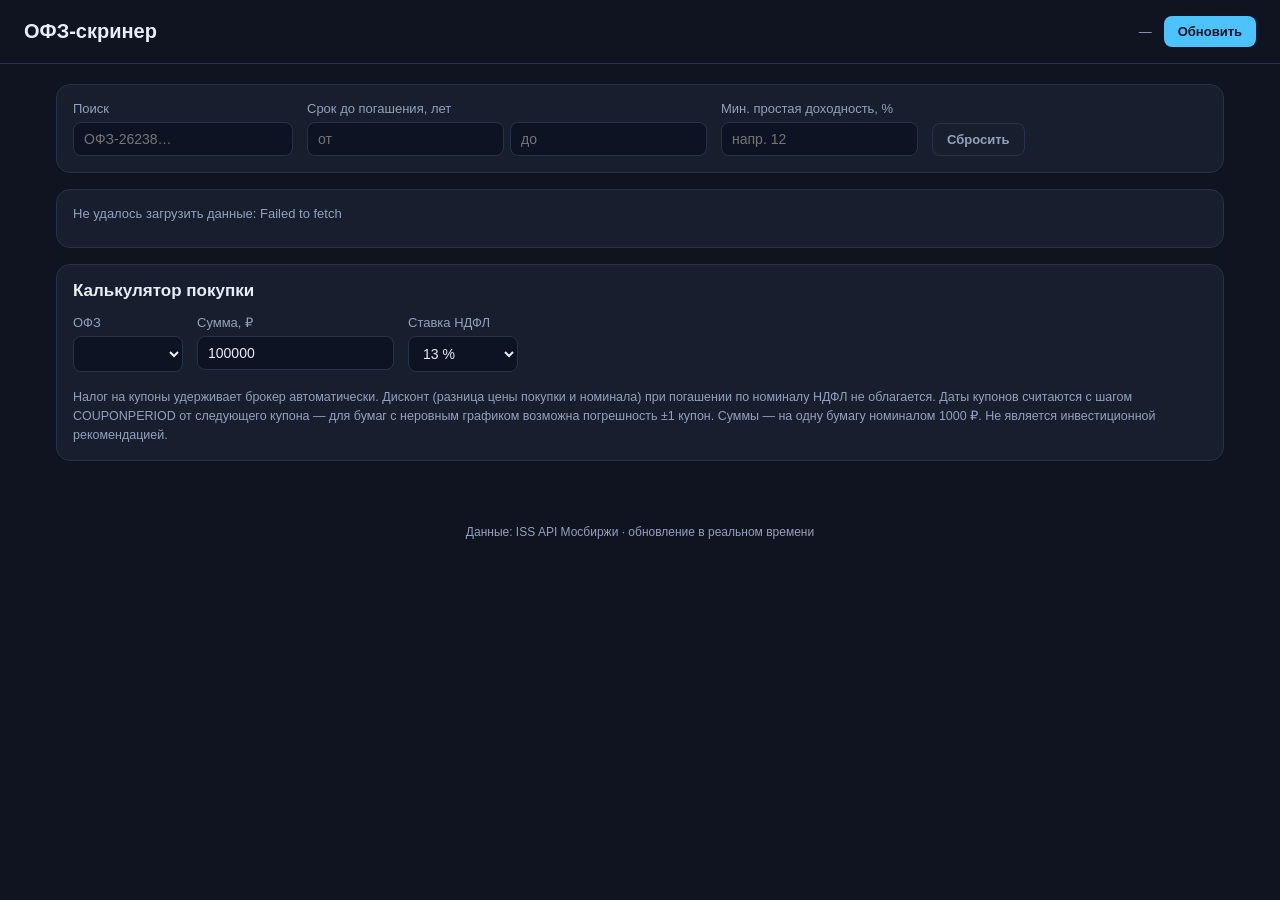
==== site/index.html @ 677e8bef "Add OFZ screener site, tests, CI configs and spec" ====
<!DOCTYPE html>
<html lang="ru">
<head>
<meta charset="utf-8">
<meta name="viewport" content="width=device-width, initial-scale=1">
<title>ОФЗ-скринер — Мосбирже</title>
<link rel="stylesheet" href="css/style.css">
</head>
<body>
<header class="topbar">
  <h1>ОФЗ-скринер</h1>
  <div class="meta">
    <span id="updated-at">—</span>
    <button id="refresh" class="btn">Обновить</button>
  </div>
</header>

<main>
  <section class="card filters">
    <label>Поиск
      <input id="f-search" placeholder="ОФЗ-26238…" autocomplete="off">
    </label>
    <label>Срок до погашения, лет
      <span class="range">
        <input id="f-min-years" type="number" step="0.5" placeholder="от">
        <input id="f-max-years" type="number" step="0.5" placeholder="до">
      </span>
    </label>
    <label>Мин. простая доходность, %
      <input id="f-min-yield" type="number" step="0.1" placeholder="напр. 12">
    </label>
    <button id="f-reset" class="btn ghost">Сбросить</button>
  </section>

  <section class="card table-card">
    <div id="table-status" class="status">Готов к загрузке</div>
    <div id="table-wrap"></div>
  </section>

  <section class="card calc">
    <h2>Калькулятор покупки</h2>
    <div class="calc-grid">
      <label>ОФЗ
        <select id="calc-bond"></select>
      </label>
      <label>Сумма, ₽
        <input id="calc-amount" type="number" value="100000" min="0" step="1000">
      </label>
      <label>Ставка НДФЛ
        <select id="calc-tax">
          <option value="13" selected>13 %</option>
          <option value="15">15 %</option>
          <option value="18">18 %</option>
          <option value="20">20 %</option>
          <option value="22">22 %</option>
        </select>
      </label>
    </div>
    <div id="calc-results"></div>
    <p class="note">
      Налог на купоны удерживает брокер автоматически. Дисконт (разница цены покупки и номинала)
      при погашении по номиналу НДФЛ не облагается. Даты купонов считаются с шагом COUPONPERIOD от
      следующего купона — для бумаг с неровным графиком возможна погрешность ±1 купон. Суммы —
      на одну бумагу номиналом 1000 ₽. Не является инвестиционной рекомендацией.
    </p>
  </section>
</main>

<footer>Данные: ISS API Мосбиржи · обновление в реальном времени</footer>

<script src="js/calculator.js"></script>
<script src="js/app.js"></script>
</body>
</html>
---- site/css/style.css ----
:root {
  --bg: #0f1420;
  --card: #171e2e;
  --line: #26314a;
  --text: #e8edf7;
  --muted: #93a1bd;
  --accent: #4cc2ff;
  --good: #54d18a;
}

* { box-sizing: border-box; }

body {
  margin: 0;
  font-family: -apple-system, "Segoe UI", Roboto, Arial, sans-serif;
  background: var(--bg);
  color: var(--text);
}

.topbar {
  display: flex;
  justify-content: space-between;
  align-items: center;
  padding: 16px 24px;
  border-bottom: 1px solid var(--line);
}

h1 { font-size: 20px; margin: 0; }
h2 { font-size: 17px; margin: 0 0 14px; }

.meta { display: flex; gap: 12px; align-items: center; color: var(--muted); font-size: 13px; }

.btn {
  background: var(--accent);
  color: #04121f;
  border: none;
  border-radius: 8px;
  padding: 8px 14px;
  font-weight: 600;
  cursor: pointer;
  font-size: 13px;
}

.btn.ghost { background: transparent; color: var(--muted); border: 1px solid var(--line); }
.btn:hover { filter: brightness(1.1); }

main { max-width: 1200px; margin: 0 auto; padding: 20px 16px 48px; display: grid; gap: 16px; }

.card { background: var(--card); border: 1px solid var(--line); border-radius: 14px; padding: 16px; }

.filters { display: flex; flex-wrap: wrap; gap: 14px; align-items: end; }
.filters label, .calc-grid label {
  display: flex; flex-direction: column; gap: 6px;
  font-size: 13px; color: var(--muted);
}

input, select {
  background: #0d1322;
  color: var(--text);
  border: 1px solid var(--line);
  border-radius: 8px;
  padding: 8px 10px;
  font-size: 14px;
  min-width: 110px;
}

#f-search { min-width: 220px; }
.range { display: flex; gap: 6px; }

.status { color: var(--muted); font-size: 13px; margin-bottom: 10px; }

.table-card { overflow: auto; max-height: 72vh; }

table { width: 100%; border-collapse: collapse; font-size: 14px; }

th, td {
  padding: 9px 10px;
  text-align: right;
  border-bottom: 1px solid var(--line);
  white-space: nowrap;
}

th:first-child, td:first-child { text-align: left; }

th {
  color: var(--muted);
  font-weight: 600;
  cursor: pointer;
  user-select: none;
  position: sticky;
  top: 0;
  background: var(--card);
  z-index: 1;
}

th.sorted { color: var(--accent); }

td { font-variant-numeric: tabular-nums; }

tr:hover td { background: #1b2438; }

.simple-yield { color: var(--good); font-weight: 600; }
.bond-name { font-weight: 600; }

.calc-grid { display: flex; flex-wrap: wrap; gap: 14px; margin-bottom: 16px; }

.results {
  display: grid;
  grid-template-columns: repeat(auto-fit, minmax(200px, 1fr));
  gap: 10px;
}

.result {
  background: #0d1322;
  border: 1px solid var(--line);
  border-radius: 10px;
  padding: 10px 12px;
}

.result .label { color: var(--muted); font-size: 12px; margin-bottom: 4px; }
.result .value { font-size: 17px; font-weight: 600; font-variant-numeric: tabular-nums; }
.result .value.accent { color: var(--good); }

.note { color: var(--muted); font-size: 12.5px; line-height: 1.5; margin: 14px 0 0; }

footer { color: var(--muted); font-size: 12px; text-align: center; padding: 16px; }

@media (max-width: 640px) {
  .topbar { padding: 12px 14px; }
  input, select { min-width: 90px; }
  #f-search { min-width: 140px; }
}
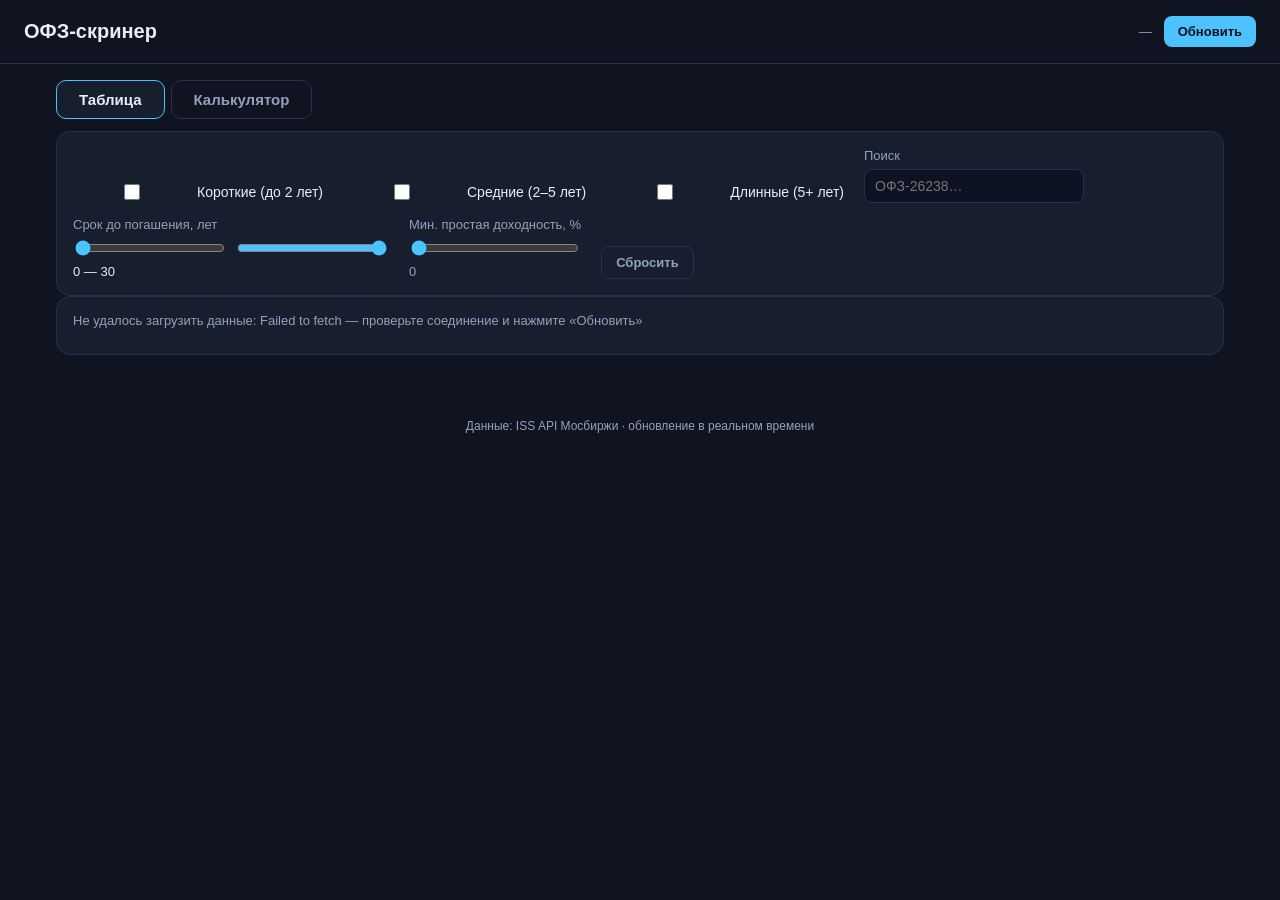
==== commit 95875243: "v2: tabs, maturity group checkboxes, sliders, typeahead bond picker" ====
--- a/site/index.html
+++ b/site/index.html
@@ -15,54 +15,79 @@
   </div>
 </header>
 
+<nav class="tabs">
+  <button id="tab-table" class="tab active" type="button">Таблица</button>
+  <button id="tab-calc" class="tab" type="button">Калькулятор</button>
+</nav>
+
 <main>
-  <section class="card filters">
-    <label>Поиск
-      <input id="f-search" placeholder="ОФЗ-26238…" autocomplete="off">
-    </label>
-    <label>Срок до погашения, лет
-      <span class="range">
-        <input id="f-min-years" type="number" step="0.5" placeholder="от">
-        <input id="f-max-years" type="number" step="0.5" placeholder="до">
-      </span>
-    </label>
-    <label>Мин. простая доходность, %
-      <input id="f-min-yield" type="number" step="0.1" placeholder="напр. 12">
-    </label>
-    <button id="f-reset" class="btn ghost">Сбросить</button>
+  <!-- ТАБЛИЦА -->
+  <section id="view-table">
+    <section class="card filters">
+      <span class="check"><input type="checkbox" id="g-short"><label for="g-short">Короткие (до 2 лет)</label></span>
+      <span class="check"><input type="checkbox" id="g-mid"><label for="g-mid">Средние (2–5 лет)</label></span>
+      <span class="check"><input type="checkbox" id="g-long"><label for="g-long">Длинные (5+ лет)</label></span>
+      <label>Поиск
+        <input id="f-search" placeholder="ОФЗ-26238…" autocomplete="off">
+      </label>
+      <label>Срок до погашения, лет
+        <span class="range">
+          <input id="f-min-years" type="range" min="0" max="30" step="0.5" value="0">
+          <input id="f-max-years" type="range" min="0" max="30" step="0.5" value="30">
+        </span>
+        <span class="range-vals"><output id="o-min-years">0</output> — <output id="o-max-years">30</output></span>
+      </label>
+      <label>Мин. простая доходность, %
+        <input id="f-min-yield" type="range" min="0" max="25" step="0.1" value="0">
+        <output id="o-min-yield">0</output>
+      </label>
+      <button id="f-reset" class="btn ghost">Сбросить</button>
+    </section>
+
+    <section class="card table-card">
+      <div id="table-status" class="status">Загрузка…</div>
+      <div id="table-wrap"></div>
+    </section>
   </section>
 
-  <section class="card table-card">
-    <div id="table-status" class="status">Готов к загрузке</div>
-    <div id="table-wrap"></div>
-  </section>
-
-  <section class="card calc">
-    <h2>Калькулятор покупки</h2>
-    <div class="calc-grid">
-      <label>ОФЗ
-        <select id="calc-bond"></select>
-      </label>
-      <label>Сумма, ₽
-        <input id="calc-amount" type="number" value="100000" min="0" step="1000">
-      </label>
-      <label>Ставка НДФЛ
-        <select id="calc-tax">
-          <option value="13" selected>13 %</option>
-          <option value="15">15 %</option>
-          <option value="18">18 %</option>
-          <option value="20">20 %</option>
-          <option value="22">22 %</option>
-        </select>
-      </label>
-    </div>
-    <div id="calc-results"></div>
-    <p class="note">
-      Налог на купоны удерживает брокер автоматически. Дисконт (разница цены покупки и номинала)
-      при погашении по номиналу НДФЛ не облагается. Даты купонов считаются с шагом COUPONPERIOD от
-      следующего купона — для бумаг с неровным графиком возможна погрешность ±1 купон. Суммы —
-      на одну бумагу номиналом 1000 ₽. Не является инвестиционной рекомендацией.
-    </p>
+  <!-- КАЛЬКУЛЯТОР -->
+  <section id="view-calc" class="hidden">
+    <section class="card calc">
+      <h2>Калькулятор покупки</h2>
+      <div class="checks">
+        <span class="check"><input type="checkbox" id="c-short"><label for="c-short">Короткие (до 2 лет)</label></span>
+        <span class="check"><input type="checkbox" id="c-mid"><label for="c-mid">Средние (2–5 лет)</label></span>
+        <span class="check"><input type="checkbox" id="c-long"><label for="c-long">Длинные (5+ лет)</label></span>
+      </div>
+      <div class="calc-grid">
+        <label class="picker">
+          ОФЗ
+          <input id="calc-search" placeholder="Начните вводить: ОФЗ-26238…" autocomplete="off">
+          <div id="calc-suggestions" class="suggestions hidden"></div>
+        </label>
+        <label>Сумма, ₽
+          <input id="calc-amount" type="number" value="100000" min="0" step="1000">
+          <input id="calc-amount-range" type="range" min="10000" max="5000000" step="10000" value="100000">
+        </label>
+        <label>Ставка НДФЛ
+          <select id="calc-tax">
+            <option value="13" selected>13 %</option>
+            <option value="15">15 %</option>
+            <option value="18">18 %</option>
+            <option value="20">20 %</option>
+            <option value="22">22 %</option>
+          </select>
+        </label>
+      </div>
+      <div id="calc-selected" class="status"></div>
+      <div id="calc-results"></div>
+      <p class="note">
+        Налог на купоны удерживает брокер автоматически. Дисконт (разница цены покупки и номинала)
+        при погашении по номиналу НДФЛ не облагается. Даты купонов считаются с шагом COUPONPERIOD от
+        следующего купона — для бумаг с неровным графиком возможна погрешность ±1 купон. Суммы —
+        на одну бумагу номиналом 1000 ₽. Не является инвестиционной рекомендацией.
+      </p>
+    </section>
   </section>
 </main>
 
--- a/site/css/style.css
+++ b/site/css/style.css
@@ -44,15 +44,43 @@
 .btn.ghost { background: transparent; color: var(--muted); border: 1px solid var(--line); }
 .btn:hover { filter: brightness(1.1); }
 
-main { max-width: 1200px; margin: 0 auto; padding: 20px 16px 48px; display: grid; gap: 16px; }
+.tabs {
+  display: flex;
+  gap: 6px;
+  max-width: 1200px;
+  margin: 16px auto 0;
+  padding: 0 16px;
+}
+
+.tab {
+  background: transparent;
+  color: var(--muted);
+  border: 1px solid var(--line);
+  border-radius: 10px;
+  padding: 10px 22px;
+  cursor: pointer;
+  font-size: 15px;
+  font-weight: 600;
+}
+
+.tab.active { background: var(--card); color: var(--text); border-color: var(--accent); }
+
+main { max-width: 1200px; margin: 12px auto 48px; padding: 0 16px; display: grid; gap: 16px; }
 
 .card { background: var(--card); border: 1px solid var(--line); border-radius: 14px; padding: 16px; }
 
-.filters { display: flex; flex-wrap: wrap; gap: 14px; align-items: end; }
-.filters label, .calc-grid label {
+.hidden { display: none; }
+
+.filters { display: flex; flex-wrap: wrap; gap: 14px 20px; align-items: end; }
+
+.filters > label, .calc-grid > label {
   display: flex; flex-direction: column; gap: 6px;
   font-size: 13px; color: var(--muted);
 }
+
+.check { display: inline-flex; gap: 7px; align-items: center; color: var(--text); font-size: 14px; cursor: pointer; }
+.check input { accent-color: var(--accent); width: 16px; height: 16px; cursor: pointer; }
+.checks { display: flex; flex-wrap: wrap; gap: 14px; margin-bottom: 16px; }
 
 input, select {
   background: #0d1322;
@@ -64,8 +92,17 @@
   min-width: 110px;
 }
 
+input[type="range"] {
+  accent-color: var(--accent);
+  min-width: 150px;
+  padding: 0;
+  border: none;
+  background: transparent;
+}
+
 #f-search { min-width: 220px; }
-.range { display: flex; gap: 6px; }
+.range { display: flex; gap: 8px; }
+.range-vals { color: var(--text); font-size: 13px; }
 
 .status { color: var(--muted); font-size: 13px; margin-bottom: 10px; }
 
@@ -102,7 +139,37 @@
 .simple-yield { color: var(--good); font-weight: 600; }
 .bond-name { font-weight: 600; }
 
-.calc-grid { display: flex; flex-wrap: wrap; gap: 14px; margin-bottom: 16px; }
+.calc-grid { display: flex; flex-wrap: wrap; gap: 14px 20px; margin-bottom: 16px; }
+
+.picker { position: relative; min-width: 260px; }
+
+.suggestions {
+  position: absolute;
+  z-index: 5;
+  top: 100%;
+  left: 0;
+  right: 0;
+  margin-top: 4px;
+  background: #0d1322;
+  border: 1px solid var(--line);
+  border-radius: 10px;
+  max-height: 260px;
+  overflow: auto;
+  box-shadow: 0 8px 24px rgba(0, 0, 0, 0.4);
+}
+
+.sug {
+  padding: 8px 12px;
+  cursor: pointer;
+  display: flex;
+  justify-content: space-between;
+  gap: 12px;
+  font-size: 13.5px;
+  color: var(--text);
+}
+
+.sug:hover, .sug:hover .sug-meta { background: #1b2438; }
+.sug-meta { color: var(--muted); white-space: nowrap; }
 
 .results {
   display: grid;
@@ -129,4 +196,5 @@
   .topbar { padding: 12px 14px; }
   input, select { min-width: 90px; }
   #f-search { min-width: 140px; }
-}
+  .picker { min-width: 100%; }
+}
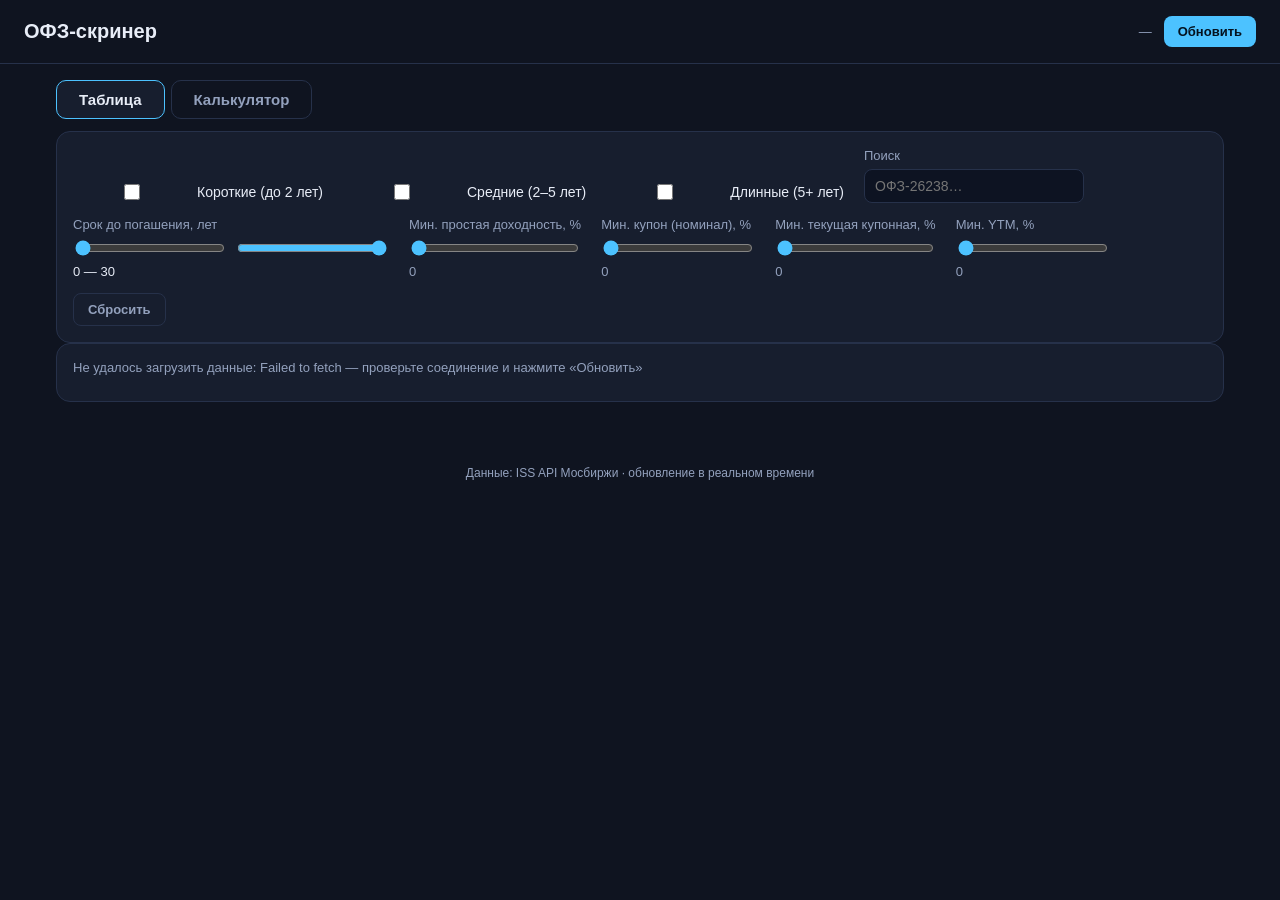
==== commit c8df22a6: "Add coupon/current/YTM sliders; sum field with thousand separators (sync main)" ====
--- a/site/index.html
+++ b/site/index.html
@@ -41,6 +41,18 @@
         <input id="f-min-yield" type="range" min="0" max="25" step="0.1" value="0">
         <output id="o-min-yield">0</output>
       </label>
+      <label>Мин. купон (номинал), %
+        <input id="f-min-coupon" type="range" min="0" max="15" step="0.1" value="0">
+        <output id="o-min-coupon">0</output>
+      </label>
+      <label>Мин. текущая купонная, %
+        <input id="f-min-current" type="range" min="0" max="25" step="0.1" value="0">
+        <output id="o-min-current">0</output>
+      </label>
+      <label>Мин. YTM, %
+        <input id="f-min-ytm" type="range" min="0" max="25" step="0.1" value="0">
+        <output id="o-min-ytm">0</output>
+      </label>
       <button id="f-reset" class="btn ghost">Сбросить</button>
     </section>
 
@@ -66,7 +78,7 @@
           <div id="calc-suggestions" class="suggestions hidden"></div>
         </label>
         <label>Сумма, ₽
-          <input id="calc-amount" type="number" value="100000" min="0" step="1000">
+          <input id="calc-amount" type="text" inputmode="numeric" value="100 000">
           <input id="calc-amount-range" type="range" min="10000" max="5000000" step="10000" value="100000">
         </label>
         <label>Ставка НДФЛ
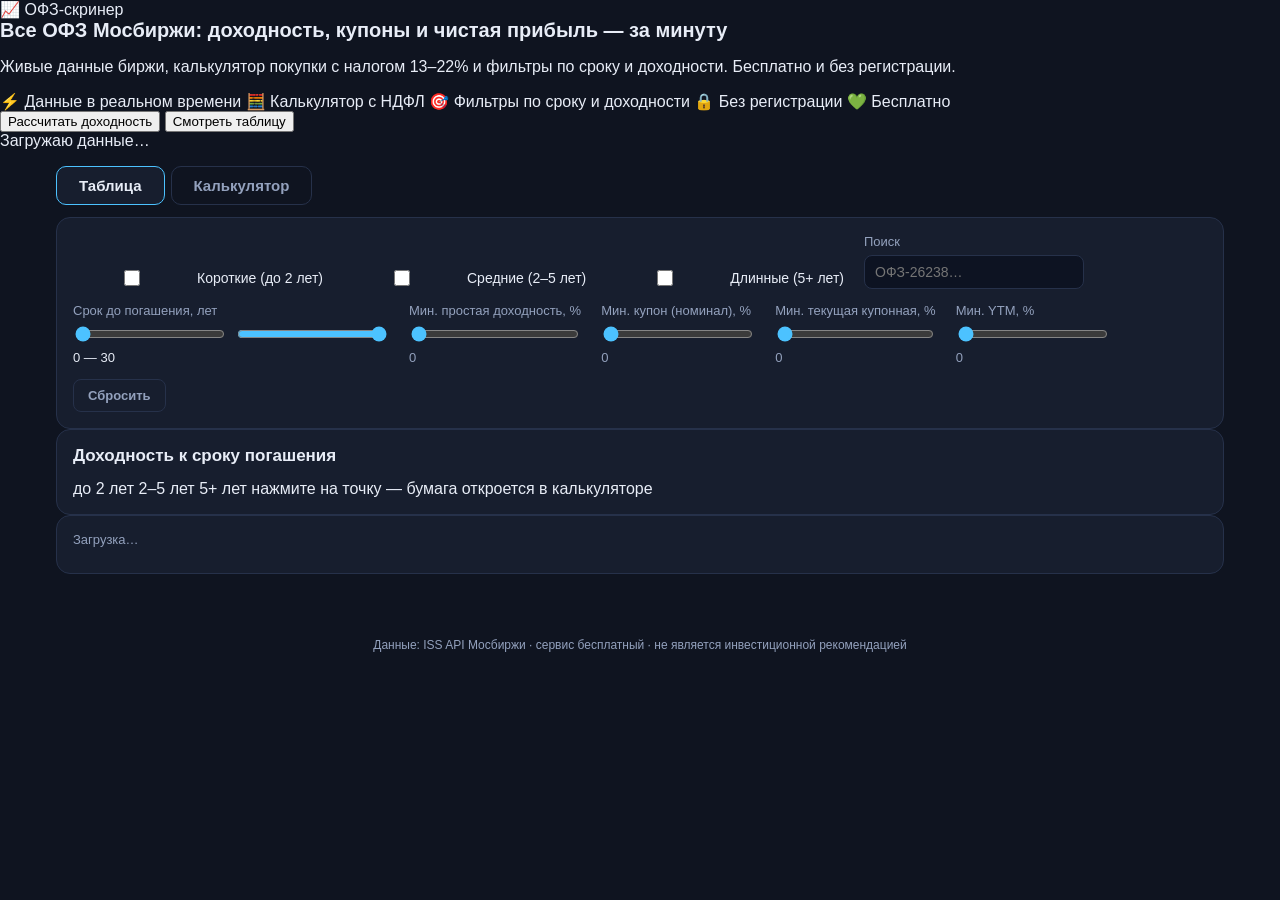
==== commit d24c85c6: "Redesign: hero, yield chart, mobile cards, filters persistence (sync main)" ====
--- a/site/index.html
+++ b/site/index.html
@@ -3,16 +3,27 @@
 <head>
 <meta charset="utf-8">
 <meta name="viewport" content="width=device-width, initial-scale=1">
-<title>ОФЗ-скринер — Мосбирже</title>
+<title>ОФЗ-скринер — доходность облигаций Мосбиржи</title>
+<link rel="icon" href="data:image/svg+xml,<svg xmlns='http://www.w3.org/2000/svg' viewBox='0 0 100 100'><text y='.9em' font-size='90'>📈</text></svg>">
 <link rel="stylesheet" href="css/style.css">
 </head>
 <body>
-<header class="topbar">
-  <h1>ОФЗ-скринер</h1>
-  <div class="meta">
-    <span id="updated-at">—</span>
-    <button id="refresh" class="btn">Обновить</button>
+<header class="hero">
+  <span class="brand">📈 ОФЗ-скринер</span>
+  <h1>Все ОФЗ Мосбиржи: доходность, купоны и чистая прибыль — за минуту</h1>
+  <p class="sub">Живые данные биржи, калькулятор покупки с налогом 13–22% и фильтры по сроку и доходности. Бесплатно и без регистрации.</p>
+  <div class="chips">
+    <span class="chip">⚡ Данные в реальном времени</span>
+    <span class="chip">🧮 Калькулятор с НДФЛ</span>
+    <span class="chip">🎯 Фильтры по сроку и доходности</span>
+    <span class="chip">🔒 Без регистрации</span>
+    <span class="chip">💚 Бесплатно</span>
   </div>
+  <div class="hero-cta">
+    <button id="cta-calc" class="cta" type="button">Рассчитать доходность</button>
+    <button id="cta-table" class="cta ghost" type="button">Смотреть таблицу</button>
+  </div>
+  <div class="live-stats" id="hero-stats">Загружаю данные…</div>
 </header>
 
 <nav class="tabs">
@@ -56,6 +67,17 @@
       <button id="f-reset" class="btn ghost">Сбросить</button>
     </section>
 
+    <section class="card chart-card">
+      <h2>Доходность к сроку погашения</h2>
+      <div class="legend">
+        <span><i class="dot short"></i> до 2 лет</span>
+        <span><i class="dot mid"></i> 2–5 лет</span>
+        <span><i class="dot long"></i> 5+ лет</span>
+        <span class="hint">нажмите на точку — бумага откроется в калькуляторе</span>
+      </div>
+      <div id="chart"></div>
+    </section>
+
     <section class="card table-card">
       <div id="table-status" class="status">Загрузка…</div>
       <div id="table-wrap"></div>
@@ -74,7 +96,7 @@
       <div class="calc-grid">
         <label class="picker">
           ОФЗ
-          <input id="calc-search" placeholder="Начните вводить: ОФЗ-26238…" autocomplete="off">
+          <input id="calc-search" placeholder="26254 или ОФЗ 262…" autocomplete="off">
           <div id="calc-suggestions" class="suggestions hidden"></div>
         </label>
         <label>Сумма, ₽
@@ -103,7 +125,7 @@
   </section>
 </main>
 
-<footer>Данные: ISS API Мосбиржи · обновление в реальном времени</footer>
+<footer>Данные: ISS API Мосбиржи · сервис бесплатный · не является инвестиционной рекомендацией</footer>
 
 <script src="js/calculator.js"></script>
 <script src="js/app.js"></script>
--- a/site/css/style.css
+++ b/site/css/style.css
@@ -169,6 +169,8 @@
 }
 
 .sug:hover, .sug:hover .sug-meta { background: #1b2438; }
+.sug.active { background: #2a3550; }
+.sug.active .sug-meta { color: #cdd9f2; }
 .sug-meta { color: var(--muted); white-space: nowrap; }
 
 .results {
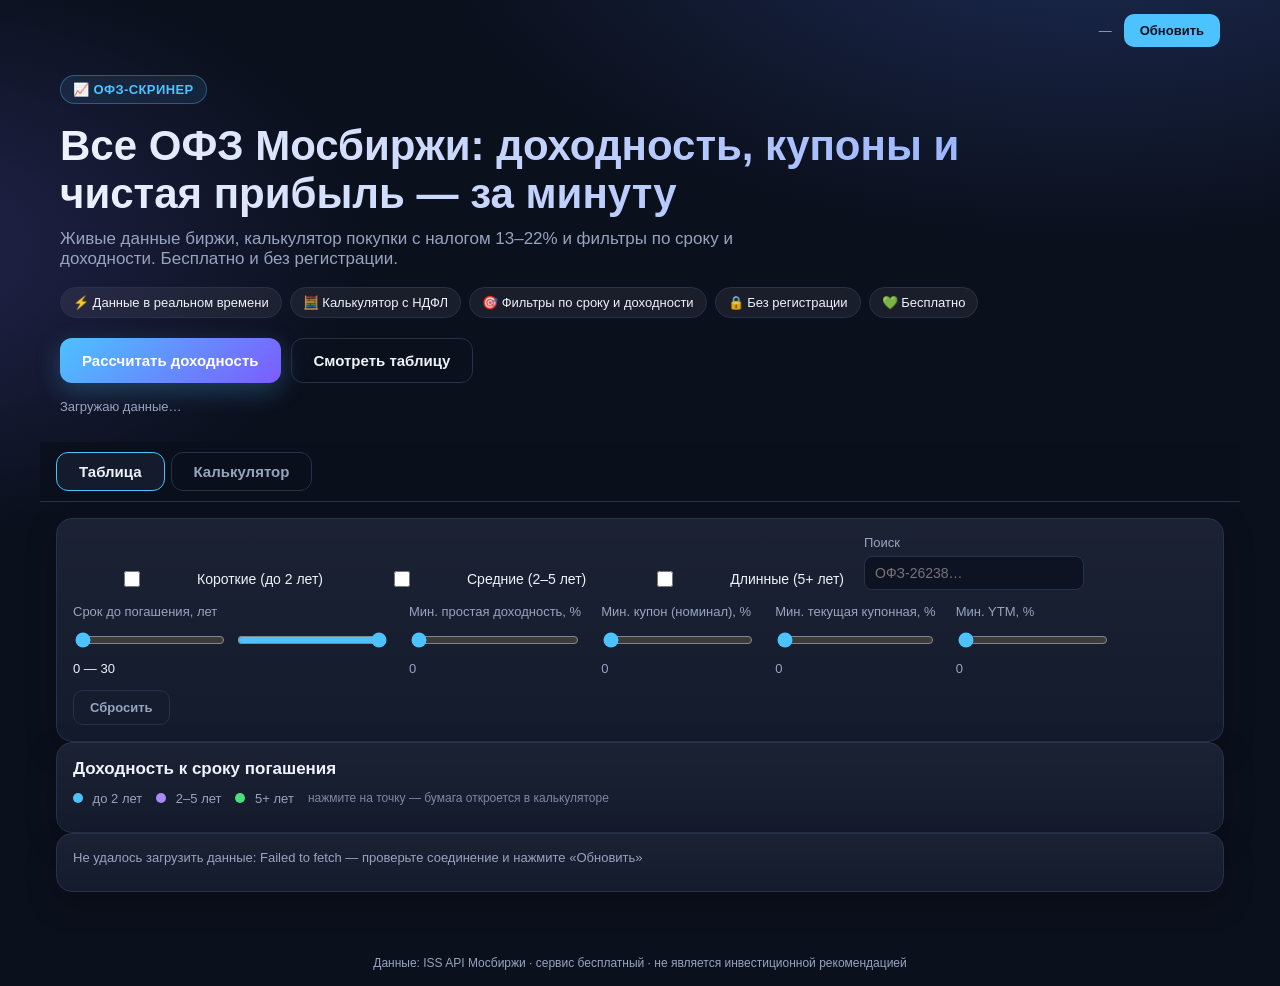
==== commit 98534bb2: "Fix: restore refresh button and updated-at in topbar (sync main)" ====
--- a/site/index.html
+++ b/site/index.html
@@ -8,6 +8,13 @@
 <link rel="stylesheet" href="css/style.css">
 </head>
 <body>
+<header class="topbar">
+  <div class="meta">
+    <span id="updated-at">—</span>
+    <button id="refresh" class="btn">Обновить</button>
+  </div>
+</header>
+
 <header class="hero">
   <span class="brand">📈 ОФЗ-скринер</span>
   <h1>Все ОФЗ Мосбиржи: доходность, купоны и чистая прибыль — за минуту</h1>
--- a/site/css/style.css
+++ b/site/css/style.css
@@ -1,76 +1,114 @@
 :root {
-  --bg: #0f1420;
-  --card: #171e2e;
+  --bg: #0b101d;
+  --card: #141b2d;
+  --panel: #0d1322;
   --line: #26314a;
-  --text: #e8edf7;
-  --muted: #93a1bd;
+  --text: #eef2fb;
+  --muted: #97a4c0;
   --accent: #4cc2ff;
-  --good: #54d18a;
+  --accent2: #7c5cff;
+  --good: #4ade80;
 }
 
 * { box-sizing: border-box; }
+
+html { scroll-behavior: smooth; }
 
 body {
   margin: 0;
   font-family: -apple-system, "Segoe UI", Roboto, Arial, sans-serif;
-  background: var(--bg);
+  background:
+    radial-gradient(1100px 560px at 85% -10%, #1d2c55 0%, transparent 60%),
+    radial-gradient(900px 520px at -10% 25%, #23254e 0%, transparent 55%),
+    var(--bg);
   color: var(--text);
 }
 
+/* ===== TOPBAR ===== */
 .topbar {
+  max-width: 1200px;
+  margin: 0 auto;
+  padding: 14px 20px 0;
   display: flex;
-  justify-content: space-between;
-  align-items: center;
-  padding: 16px 24px;
+  justify-content: flex-end;
+}
+
+.meta { display: flex; gap: 12px; align-items: center; color: var(--muted); font-size: 13px; }
+
+/* ===== HERO ===== */
+.hero { max-width: 1200px; margin: 0 auto; padding: 28px 20px 10px; }
+
+.brand {
+  display: inline-flex; align-items: center; gap: 8px;
+  font-size: 13px; font-weight: 800; letter-spacing: .4px; text-transform: uppercase;
+  color: var(--accent);
+  background: rgba(76, 194, 255, .1);
+  border: 1px solid rgba(76, 194, 255, .35);
+  padding: 6px 12px; border-radius: 999px;
+}
+
+.hero h1 {
+  font-size: clamp(26px, 4.6vw, 42px);
+  line-height: 1.15; margin: 18px 0 10px; max-width: 900px;
+  background: linear-gradient(90deg, #eef2fb, #9db6ff);
+  -webkit-background-clip: text; background-clip: text; -webkit-text-fill-color: transparent;
+}
+
+.hero .sub { color: var(--muted); font-size: clamp(14px, 2.2vw, 17px); max-width: 720px; margin: 0 0 18px; }
+
+.chips { display: flex; flex-wrap: wrap; gap: 8px; margin-bottom: 20px; }
+
+.chip {
+  font-size: 13px; padding: 7px 12px; border-radius: 999px;
+  background: rgba(255, 255, 255, .06);
+  border: 1px solid var(--line);
+}
+
+.hero-cta { display: flex; gap: 10px; flex-wrap: wrap; }
+
+.cta {
+  border: none; border-radius: 12px; padding: 13px 22px;
+  font-weight: 700; font-size: 15px; cursor: pointer; color: #fff;
+  background: linear-gradient(135deg, var(--accent), var(--accent2));
+  box-shadow: 0 8px 24px rgba(76, 194, 255, .25);
+}
+.cta.ghost { background: transparent; border: 1px solid var(--line); color: var(--text); box-shadow: none; }
+.cta:hover { filter: brightness(1.08); }
+
+.live-stats { margin-top: 16px; color: var(--muted); font-size: 13px; }
+
+/* ===== TABS ===== */
+.tabs {
+  position: sticky; top: 0; z-index: 20;
+  display: flex; gap: 6px; max-width: 1200px; margin: 18px auto 0;
+  padding: 10px 16px;
+  background: rgba(11, 16, 29, .85);
+  backdrop-filter: blur(10px);
   border-bottom: 1px solid var(--line);
 }
 
-h1 { font-size: 20px; margin: 0; }
-h2 { font-size: 17px; margin: 0 0 14px; }
-
-.meta { display: flex; gap: 12px; align-items: center; color: var(--muted); font-size: 13px; }
-
-.btn {
-  background: var(--accent);
-  color: #04121f;
-  border: none;
-  border-radius: 8px;
-  padding: 8px 14px;
-  font-weight: 600;
-  cursor: pointer;
-  font-size: 13px;
-}
-
-.btn.ghost { background: transparent; color: var(--muted); border: 1px solid var(--line); }
-.btn:hover { filter: brightness(1.1); }
-
-.tabs {
-  display: flex;
-  gap: 6px;
-  max-width: 1200px;
-  margin: 16px auto 0;
-  padding: 0 16px;
-}
-
 .tab {
-  background: transparent;
-  color: var(--muted);
-  border: 1px solid var(--line);
-  border-radius: 10px;
-  padding: 10px 22px;
-  cursor: pointer;
-  font-size: 15px;
-  font-weight: 600;
-}
-
+  background: transparent; color: var(--muted);
+  border: 1px solid var(--line); border-radius: 12px;
+  padding: 10px 22px; cursor: pointer;
+  font-size: 15px; font-weight: 600;
+}
 .tab.active { background: var(--card); color: var(--text); border-color: var(--accent); }
 
-main { max-width: 1200px; margin: 12px auto 48px; padding: 0 16px; display: grid; gap: 16px; }
-
-.card { background: var(--card); border: 1px solid var(--line); border-radius: 14px; padding: 16px; }
+/* ===== LAYOUT ===== */
+main { max-width: 1200px; margin: 16px auto 48px; padding: 0 16px; display: grid; gap: 16px; }
+
+.card {
+  background: linear-gradient(180deg, rgba(255, 255, 255, .03), rgba(255, 255, 255, 0)), var(--card);
+  border: 1px solid var(--line); border-radius: 16px; padding: 16px;
+  box-shadow: 0 10px 30px rgba(0, 0, 0, .25);
+}
 
 .hidden { display: none; }
 
+h2 { font-size: 17px; margin: 0 0 12px; }
+
+/* ===== FILTERS ===== */
 .filters { display: flex; flex-wrap: wrap; gap: 14px 20px; align-items: end; }
 
 .filters > label, .calc-grid > label {
@@ -83,7 +121,7 @@
 .checks { display: flex; flex-wrap: wrap; gap: 14px; margin-bottom: 16px; }
 
 input, select {
-  background: #0d1322;
+  background: var(--panel);
   color: var(--text);
   border: 1px solid var(--line);
   border-radius: 8px;
@@ -94,11 +132,17 @@
 
 input[type="range"] {
   accent-color: var(--accent);
-  min-width: 150px;
-  padding: 0;
-  border: none;
-  background: transparent;
-}
+  min-width: 150px; height: 26px;
+  padding: 0; border: none; background: transparent;
+}
+
+.btn {
+  background: var(--accent); color: #04121f;
+  border: none; border-radius: 10px; padding: 9px 16px;
+  font-weight: 700; cursor: pointer; font-size: 13px;
+}
+.btn.ghost { background: transparent; color: var(--muted); border: 1px solid var(--line); }
+.btn:hover { filter: brightness(1.1); }
 
 #f-search { min-width: 220px; }
 .range { display: flex; gap: 8px; }
@@ -106,6 +150,24 @@
 
 .status { color: var(--muted); font-size: 13px; margin-bottom: 10px; }
 
+/* ===== CHART ===== */
+.chart-card .legend { display: flex; flex-wrap: wrap; gap: 14px; font-size: 13px; color: var(--muted); margin-bottom: 10px; }
+.legend .dot { width: 10px; height: 10px; border-radius: 50%; display: inline-block; margin-right: 6px; }
+.dot.short { background: #4cc2ff; }
+.dot.mid { background: #a78bfa; }
+.dot.long { background: #4ade80; }
+.legend .hint { color: var(--muted); opacity: .8; font-size: 12px; }
+
+.scatter { width: 100%; height: auto; display: block; }
+.scatter .grid { stroke: #22304d; stroke-width: 1; }
+.scatter .axis { fill: var(--muted); font-size: 11px; }
+.scatter .pt { cursor: pointer; fill-opacity: .85; stroke: #0b101d; stroke-width: 1; }
+.scatter .pt.short { fill: #4cc2ff; }
+.scatter .pt.mid { fill: #a78bfa; }
+.scatter .pt.long { fill: #4ade80; }
+.scatter .pt:hover { fill-opacity: 1; }
+
+/* ===== TABLE ===== */
 .table-card { overflow: auto; max-height: 72vh; }
 
 table { width: 100%; border-collapse: collapse; font-size: 14px; }
@@ -134,11 +196,24 @@
 
 td { font-variant-numeric: tabular-nums; }
 
-tr:hover td { background: #1b2438; }
-
-.simple-yield { color: var(--good); font-weight: 600; }
+tbody tr:nth-child(2n) td { background: rgba(255, 255, 255, .02); }
+tbody tr:hover td { background: #1b2438; }
+
+.num.hot { color: var(--good); font-weight: 700; }
+.num.warm { color: #b7e8a8; font-weight: 600; }
+
 .bond-name { font-weight: 600; }
 
+.pill {
+  display: inline-block; font-size: 11px; font-weight: 700;
+  border-radius: 999px; padding: 2px 8px; margin-right: 8px;
+  vertical-align: 1px;
+}
+.pill.short { background: rgba(76, 194, 255, .15); color: #4cc2ff; }
+.pill.mid { background: rgba(167, 139, 250, .15); color: #a78bfa; }
+.pill.long { background: rgba(74, 222, 128, .15); color: #4ade80; }
+
+/* ===== CALCULATOR ===== */
 .calc-grid { display: flex; flex-wrap: wrap; gap: 14px 20px; margin-bottom: 16px; }
 
 .picker { position: relative; min-width: 260px; }
@@ -146,16 +221,14 @@
 .suggestions {
   position: absolute;
   z-index: 5;
-  top: 100%;
-  left: 0;
-  right: 0;
+  top: 100%; left: 0; right: 0;
   margin-top: 4px;
-  background: #0d1322;
+  background: var(--panel);
   border: 1px solid var(--line);
   border-radius: 10px;
   max-height: 260px;
   overflow: auto;
-  box-shadow: 0 8px 24px rgba(0, 0, 0, 0.4);
+  box-shadow: 0 8px 24px rgba(0, 0, 0, .4);
 }
 
 .sug {
@@ -165,7 +238,6 @@
   justify-content: space-between;
   gap: 12px;
   font-size: 13.5px;
-  color: var(--text);
 }
 
 .sug:hover, .sug:hover .sug-meta { background: #1b2438; }
@@ -180,23 +252,55 @@
 }
 
 .result {
-  background: #0d1322;
+  background: var(--panel);
   border: 1px solid var(--line);
-  border-radius: 10px;
+  border-radius: 12px;
   padding: 10px 12px;
 }
 
 .result .label { color: var(--muted); font-size: 12px; margin-bottom: 4px; }
 .result .value { font-size: 17px; font-weight: 600; font-variant-numeric: tabular-nums; }
-.result .value.accent { color: var(--good); }
+.result .value.accent {
+  background: linear-gradient(90deg, #4ade80, #4cc2ff);
+  -webkit-background-clip: text; background-clip: text; -webkit-text-fill-color: transparent;
+}
 
 .note { color: var(--muted); font-size: 12.5px; line-height: 1.5; margin: 14px 0 0; }
 
 footer { color: var(--muted); font-size: 12px; text-align: center; padding: 16px; }
 
-@media (max-width: 640px) {
-  .topbar { padding: 12px 14px; }
-  input, select { min-width: 90px; }
-  #f-search { min-width: 140px; }
-  .picker { min-width: 100%; }
-}
+/* ===== MOBILE ===== */
+@media (max-width: 760px) {
+  .hero { padding: 24px 16px 6px; }
+  .topbar { padding: 12px 16px 0; }
+  .filters > label { width: 100%; }
+  .filters input[type="range"] { width: 100%; }
+  .calc-grid > label { width: 100%; }
+  .picker, .picker input { width: 100%; }
+
+  .table-card { max-height: none; overflow: visible; }
+  thead { display: none; }
+  table, tbody, tr, td { display: block; width: 100%; }
+  tr {
+    border: 1px solid var(--line);
+    border-radius: 12px;
+    margin-bottom: 10px;
+    padding: 6px 4px;
+    background: var(--panel);
+  }
+  td {
+    display: flex;
+    justify-content: space-between;
+    align-items: center;
+    border: none;
+    padding: 6px 10px;
+    white-space: normal;
+  }
+  td[data-l]::before {
+    content: attr(data-l);
+    color: var(--muted);
+    font-size: 12px;
+    margin-right: 12px;
+  }
+  td.bond-name { flex-direction: column; align-items: flex-start; gap: 6px; text-align: left; }
+}
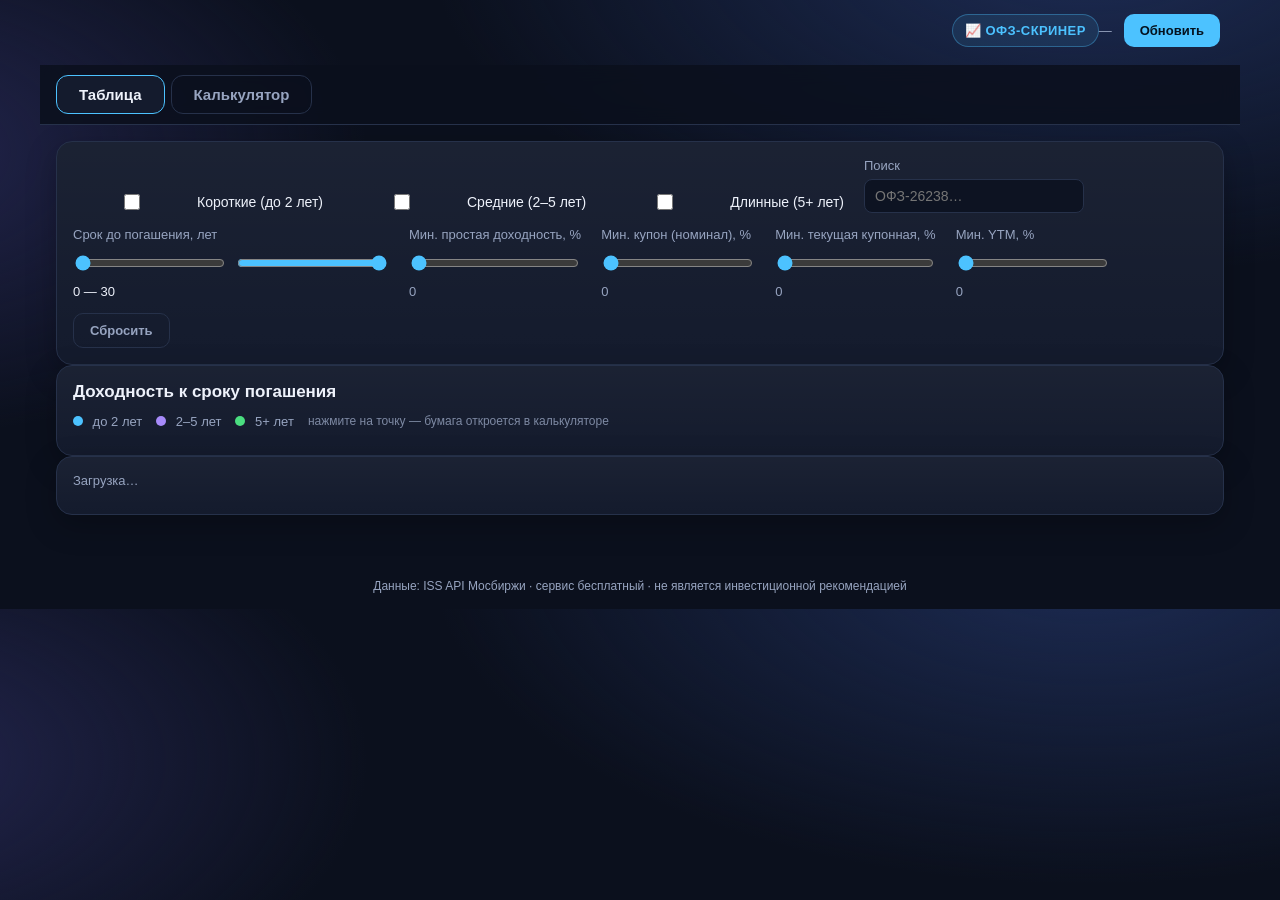
==== commit c29e8338: "Remove hero section; cache-bust assets (v5) (sync main)" ====
--- a/site/index.html
+++ b/site/index.html
@@ -5,32 +5,15 @@
 <meta name="viewport" content="width=device-width, initial-scale=1">
 <title>ОФЗ-скринер — доходность облигаций Мосбиржи</title>
 <link rel="icon" href="data:image/svg+xml,<svg xmlns='http://www.w3.org/2000/svg' viewBox='0 0 100 100'><text y='.9em' font-size='90'>📈</text></svg>">
-<link rel="stylesheet" href="css/style.css">
+<link rel="stylesheet" href="css/style.css?v=5">
 </head>
 <body>
 <header class="topbar">
+  <span class="brand">📈 ОФЗ-скринер</span>
   <div class="meta">
     <span id="updated-at">—</span>
     <button id="refresh" class="btn">Обновить</button>
   </div>
-</header>
-
-<header class="hero">
-  <span class="brand">📈 ОФЗ-скринер</span>
-  <h1>Все ОФЗ Мосбиржи: доходность, купоны и чистая прибыль — за минуту</h1>
-  <p class="sub">Живые данные биржи, калькулятор покупки с налогом 13–22% и фильтры по сроку и доходности. Бесплатно и без регистрации.</p>
-  <div class="chips">
-    <span class="chip">⚡ Данные в реальном времени</span>
-    <span class="chip">🧮 Калькулятор с НДФЛ</span>
-    <span class="chip">🎯 Фильтры по сроку и доходности</span>
-    <span class="chip">🔒 Без регистрации</span>
-    <span class="chip">💚 Бесплатно</span>
-  </div>
-  <div class="hero-cta">
-    <button id="cta-calc" class="cta" type="button">Рассчитать доходность</button>
-    <button id="cta-table" class="cta ghost" type="button">Смотреть таблицу</button>
-  </div>
-  <div class="live-stats" id="hero-stats">Загружаю данные…</div>
 </header>
 
 <nav class="tabs">
@@ -134,7 +117,7 @@
 
 <footer>Данные: ISS API Мосбиржи · сервис бесплатный · не является инвестиционной рекомендацией</footer>
 
-<script src="js/calculator.js"></script>
-<script src="js/app.js"></script>
+<script src="js/calculator.js?v=5"></script>
+<script src="js/app.js?v=5"></script>
 </body>
 </html>
